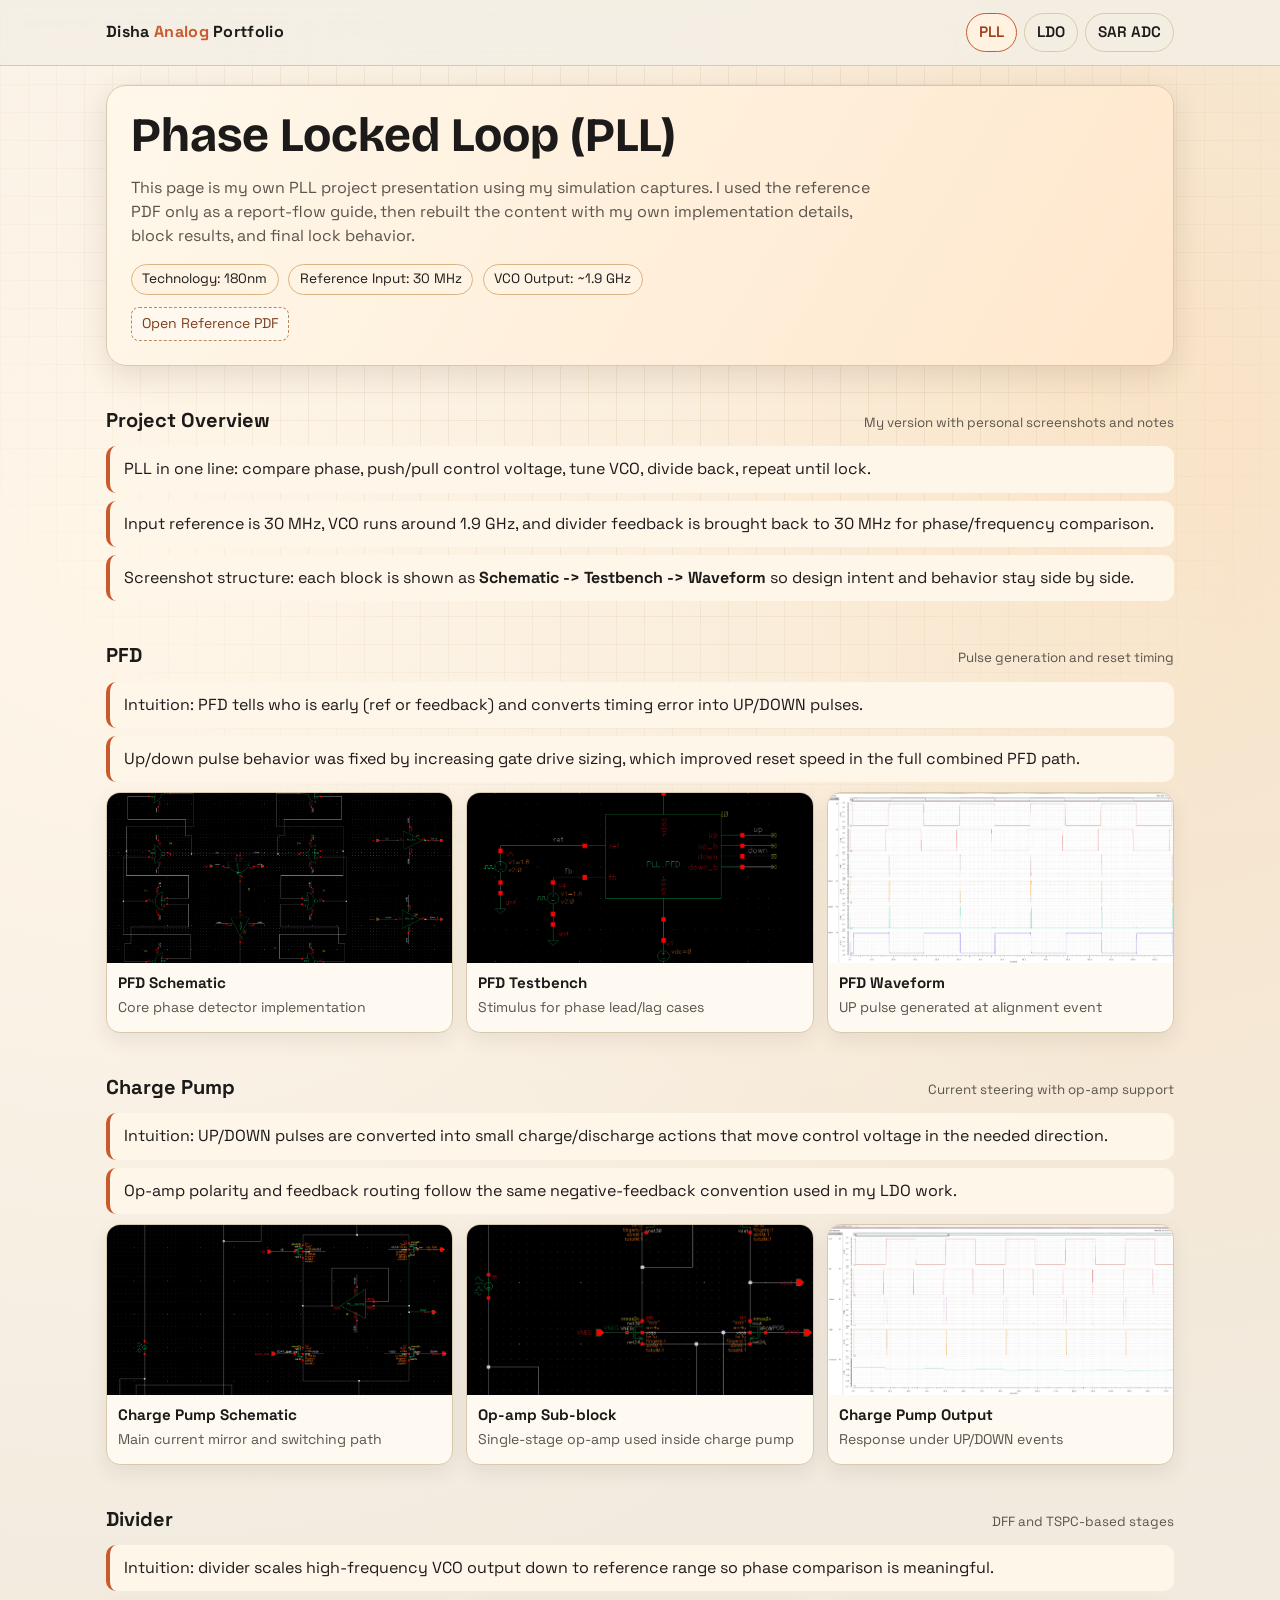
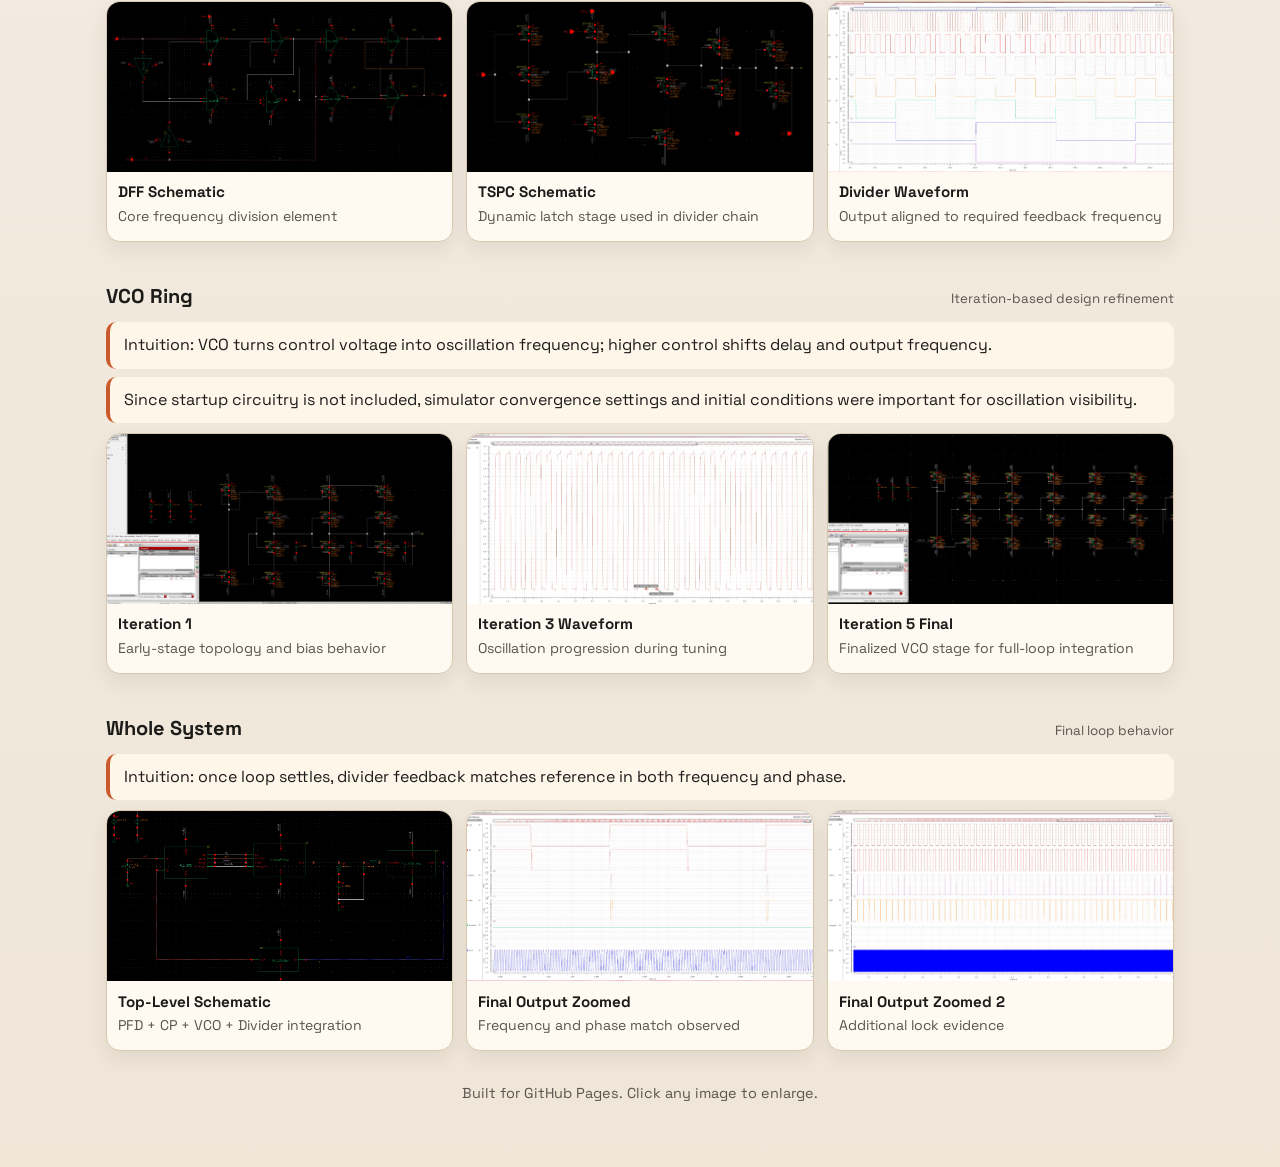
==== index.html @ 67206cca "Initial portfolio site with PLL, LDO, and SAR ADC pages" ====
<!doctype html>
<html lang="en">
  <head>
    <meta charset="UTF-8" />
    <meta name="viewport" content="width=device-width, initial-scale=1.0" />
    <title>Project Portfolio | PLL</title>
    <link rel="preconnect" href="https://fonts.googleapis.com" />
    <link rel="preconnect" href="https://fonts.gstatic.com" crossorigin />
    <link
      href="https://fonts.googleapis.com/css2?family=Bricolage+Grotesque:wght@400;600;700&family=Space+Grotesk:wght@400;500;700&display=swap"
      rel="stylesheet"
    />
    <link rel="stylesheet" href="assets/styles.css" />
  </head>
  <body>
    <div class="bg-grid"></div>
    <header class="site-header">
      <div class="nav-wrap">
        <div class="brand">Disha <span>Analog</span> Portfolio</div>
        <nav>
          <a class="nav-link" href="index.html">PLL</a>
          <a class="nav-link" href="ldo.html">LDO</a>
          <a class="nav-link" href="sar-adc.html">SAR ADC</a>
        </nav>
      </div>
    </header>

    <main>
      <section class="hero">
        <h1>Phase Locked Loop (PLL)</h1>
        <p>
          This page is my own PLL project presentation using my simulation captures.
          I used the reference PDF only as a report-flow guide, then rebuilt the content
          with my own implementation details, block results, and final lock behavior.
        </p>
        <div class="meta">
          <span class="badge">Technology: 180nm</span>
          <span class="badge">Reference Input: 30 MHz</span>
          <span class="badge">VCO Output: ~1.9 GHz</span>
        </div>
        <div class="file-links">
          <a href="PLL/Reference/[PPT] EE230_PLL_Project.pdf" target="_blank">Open Reference PDF</a>
        </div>
      </section>

      <section class="section">
        <div class="section-head">
          <h2>Project Overview</h2>
          <small>My version with personal screenshots and notes</small>
        </div>
        <div class="note">
          PLL in one line: compare phase, push/pull control voltage, tune VCO, divide back, repeat until lock.
        </div>
        <div class="note">
          Input reference is 30 MHz, VCO runs around 1.9 GHz, and divider feedback is brought back to 30 MHz for phase/frequency comparison.
        </div>
        <div class="note">
          Screenshot structure: each block is shown as <strong>Schematic -> Testbench -> Waveform</strong> so design intent and behavior stay side by side.
        </div>
      </section>

      <section class="section">
        <div class="section-head">
          <h2>PFD</h2>
          <small>Pulse generation and reset timing</small>
        </div>
        <div class="note">
          Intuition: PFD tells who is early (ref or feedback) and converts timing error into UP/DOWN pulses.
        </div>
        <div class="note">
          Up/down pulse behavior was fixed by increasing gate drive sizing, which improved reset speed in the full combined PFD path.
        </div>
        <div class="grid">
          <article class="card">
            <img class="zoomable" src="PLL/PFD/PFD schematic.png" alt="PFD schematic" />
            <div class="caption"><strong>PFD Schematic</strong><span>Core phase detector implementation</span></div>
          </article>
          <article class="card">
            <img class="zoomable" src="PLL/PFD/PFD TB.png" alt="PFD testbench" />
            <div class="caption"><strong>PFD Testbench</strong><span>Stimulus for phase lead/lag cases</span></div>
          </article>
          <article class="card">
            <img class="zoomable" src="PLL/PFD/PFD TB_waveform.png" alt="PFD waveform" />
            <div class="caption"><strong>PFD Waveform</strong><span>UP pulse generated at alignment event</span></div>
          </article>
        </div>
      </section>

      <section class="section">
        <div class="section-head">
          <h2>Charge Pump</h2>
          <small>Current steering with op-amp support</small>
        </div>
        <div class="note">
          Intuition: UP/DOWN pulses are converted into small charge/discharge actions that move control voltage in the needed direction.
        </div>
        <div class="note">
          Op-amp polarity and feedback routing follow the same negative-feedback convention used in my LDO work.
        </div>
        <div class="grid">
          <article class="card">
            <img class="zoomable" src="PLL/Charge Pump/charge pump_schematic.png" alt="Charge pump schematic" />
            <div class="caption"><strong>Charge Pump Schematic</strong><span>Main current mirror and switching path</span></div>
          </article>
          <article class="card">
            <img class="zoomable" src="PLL/Charge Pump/charge pump_opamp_schematic.png" alt="Charge pump op amp schematic" />
            <div class="caption"><strong>Op-amp Sub-block</strong><span>Single-stage op-amp used inside charge pump</span></div>
          </article>
          <article class="card">
            <img class="zoomable" src="PLL/Charge Pump/Charge Pump_TB_waveform.png" alt="Charge pump waveform" />
            <div class="caption"><strong>Charge Pump Output</strong><span>Response under UP/DOWN events</span></div>
          </article>
        </div>
      </section>

      <section class="section">
        <div class="section-head">
          <h2>Divider</h2>
          <small>DFF and TSPC-based stages</small>
        </div>
        <div class="note">
          Intuition: divider scales high-frequency VCO output down to reference range so phase comparison is meaningful.
        </div>
        <div class="grid">
          <article class="card">
            <img class="zoomable" src="PLL/Divider/DFF_schematic.png" alt="DFF schematic" />
            <div class="caption"><strong>DFF Schematic</strong><span>Core frequency division element</span></div>
          </article>
          <article class="card">
            <img class="zoomable" src="PLL/Divider/TSPC_schematic.png" alt="TSPC schematic" />
            <div class="caption"><strong>TSPC Schematic</strong><span>Dynamic latch stage used in divider chain</span></div>
          </article>
          <article class="card">
            <img class="zoomable" src="PLL/Divider/Divider_TB_waveform.png" alt="Divider waveform" />
            <div class="caption"><strong>Divider Waveform</strong><span>Output aligned to required feedback frequency</span></div>
          </article>
        </div>
      </section>

      <section class="section">
        <div class="section-head">
          <h2>VCO Ring</h2>
          <small>Iteration-based design refinement</small>
        </div>
        <div class="note">
          Intuition: VCO turns control voltage into oscillation frequency; higher control shifts delay and output frequency.
        </div>
        <div class="note">
          Since startup circuitry is not included, simulator convergence settings and initial conditions were important for oscillation visibility.
        </div>
        <div class="grid">
          <article class="card">
            <img class="zoomable" src="PLL/VCO_ring/it1_schematic.png" alt="VCO iteration 1 schematic" />
            <div class="caption"><strong>Iteration 1</strong><span>Early-stage topology and bias behavior</span></div>
          </article>
          <article class="card">
            <img class="zoomable" src="PLL/VCO_ring/it3_waveform.png" alt="VCO iteration 3 waveform" />
            <div class="caption"><strong>Iteration 3 Waveform</strong><span>Oscillation progression during tuning</span></div>
          </article>
          <article class="card">
            <img class="zoomable" src="PLL/VCO_ring/it5_schematic-final.png" alt="VCO final schematic" />
            <div class="caption"><strong>Iteration 5 Final</strong><span>Finalized VCO stage for full-loop integration</span></div>
          </article>
        </div>
      </section>

      <section class="section">
        <div class="section-head">
          <h2>Whole System</h2>
          <small>Final loop behavior</small>
        </div>
        <div class="note">
          Intuition: once loop settles, divider feedback matches reference in both frequency and phase.
        </div>
        <div class="grid">
          <article class="card">
            <img class="zoomable" src="PLL/Whole System/WholeSystem_schematic.png" alt="Whole PLL system schematic" />
            <div class="caption"><strong>Top-Level Schematic</strong><span>PFD + CP + VCO + Divider integration</span></div>
          </article>
          <article class="card">
            <img class="zoomable" src="PLL/Whole System/final_output_zoomed(freq and phase matched).png" alt="PLL output zoomed frequency and phase matched" />
            <div class="caption"><strong>Final Output Zoomed</strong><span>Frequency and phase match observed</span></div>
          </article>
          <article class="card">
            <img class="zoomable" src="PLL/Whole System/final_output_zoomed2(freq and phase matched).png" alt="PLL output zoomed 2 frequency and phase matched" />
            <div class="caption"><strong>Final Output Zoomed 2</strong><span>Additional lock evidence</span></div>
          </article>
        </div>
      </section>

      <p class="footer">Built for GitHub Pages. Click any image to enlarge.</p>
    </main>

    <div class="modal" id="img-modal">
      <img id="img-modal-content" src="" alt="Expanded project image" />
    </div>

    <script src="assets/script.js"></script>
  </body>
</html>
---- assets/styles.css ----
:root {
  --bg: #f4efe6;
  --bg-soft: #efe6d8;
  --ink: #1c1b1a;
  --muted: #5a544c;
  --brand: #c95a2e;
  --brand-dark: #9f4120;
  --card: #fffaf1;
  --line: #d8c9ae;
  --ok: #245f45;
  --shadow: 0 10px 30px rgba(59, 37, 18, 0.12);
}

* {
  box-sizing: border-box;
}

html,
body {
  margin: 0;
  padding: 0;
}

body {
  font-family: "Space Grotesk", "Segoe UI", sans-serif;
  color: var(--ink);
  background:
    radial-gradient(circle at 10% 20%, #fff6e8 0%, rgba(255, 246, 232, 0) 45%),
    radial-gradient(circle at 85% 15%, #f9e2c4 0%, rgba(249, 226, 196, 0) 42%),
    linear-gradient(180deg, var(--bg) 0%, var(--bg-soft) 100%);
  line-height: 1.5;
}

.bg-grid {
  position: fixed;
  inset: 0;
  pointer-events: none;
  background-image:
    linear-gradient(rgba(156, 120, 72, 0.1) 1px, transparent 1px),
    linear-gradient(90deg, rgba(156, 120, 72, 0.1) 1px, transparent 1px);
  background-size: 28px 28px;
  mask-image: radial-gradient(circle at 50% 20%, black 35%, transparent 80%);
}

.site-header {
  position: sticky;
  top: 0;
  z-index: 10;
  backdrop-filter: blur(8px);
  background: rgba(244, 239, 230, 0.85);
  border-bottom: 1px solid var(--line);
}

.nav-wrap {
  max-width: 1100px;
  margin: 0 auto;
  padding: 0.8rem 1rem;
  display: flex;
  justify-content: space-between;
  align-items: center;
  gap: 1rem;
}

.brand {
  font-weight: 700;
  letter-spacing: 0.02em;
}

.brand span {
  color: var(--brand);
}

nav {
  display: flex;
  gap: 0.45rem;
  flex-wrap: wrap;
}

.nav-link {
  text-decoration: none;
  color: var(--ink);
  font-weight: 600;
  font-size: 0.95rem;
  border: 1px solid var(--line);
  padding: 0.45rem 0.75rem;
  border-radius: 999px;
  transition: all 0.2s ease;
}

.nav-link:hover,
.nav-link.active {
  border-color: var(--brand);
  color: var(--brand-dark);
  background: #fff2e1;
}

main {
  max-width: 1100px;
  margin: 0 auto;
  padding: 1.2rem 1rem 3rem;
}

.hero {
  border: 1px solid var(--line);
  background: linear-gradient(120deg, #fff8eb 0%, #ffe7cc 100%);
  border-radius: 20px;
  padding: 1.5rem;
  box-shadow: var(--shadow);
  animation: rise 0.6s ease forwards;
}

.hero h1 {
  margin: 0;
  font-family: "Bricolage Grotesque", "Space Grotesk", sans-serif;
  font-size: clamp(1.8rem, 4vw, 3rem);
  line-height: 1.05;
}

.hero p {
  max-width: 75ch;
  color: var(--muted);
  margin-bottom: 0;
}

.meta {
  margin-top: 1rem;
  display: flex;
  gap: 0.6rem;
  flex-wrap: wrap;
}

.badge {
  border-radius: 999px;
  border: 1px solid #dcb384;
  padding: 0.25rem 0.65rem;
  font-size: 0.85rem;
  background: #fff3e4;
}

.section {
  margin-top: 1.4rem;
  animation: rise 0.7s ease forwards;
}

.section-head {
  display: flex;
  justify-content: space-between;
  align-items: baseline;
  gap: 1rem;
}

.section h2 {
  margin-bottom: 0.2rem;
  font-size: 1.25rem;
}

.section small {
  color: var(--muted);
}

.grid {
  margin-top: 0.6rem;
  display: grid;
  grid-template-columns: repeat(auto-fit, minmax(250px, 1fr));
  gap: 0.8rem;
}

.card {
  border: 1px solid var(--line);
  border-radius: 14px;
  overflow: hidden;
  background: var(--card);
  box-shadow: 0 8px 20px rgba(56, 41, 27, 0.08);
}

.card img {
  display: block;
  width: 100%;
  height: 170px;
  object-fit: cover;
  cursor: zoom-in;
}

.card .caption {
  padding: 0.6rem 0.7rem 0.8rem;
}

.card .caption strong {
  display: block;
  font-size: 0.95rem;
}

.card .caption span {
  color: var(--muted);
  font-size: 0.88rem;
}

.note {
  border-left: 4px solid var(--brand);
  background: #fff6ea;
  padding: 0.7rem 0.85rem;
  border-radius: 10px;
  margin: 0.5rem 0;
}

.file-links {
  display: flex;
  flex-wrap: wrap;
  gap: 0.6rem;
  margin-top: 0.75rem;
}

.file-links a {
  text-decoration: none;
  border: 1px dashed #bb8a5a;
  color: #7f3f1f;
  background: #fff8ee;
  border-radius: 8px;
  padding: 0.35rem 0.6rem;
  font-size: 0.88rem;
}

.footer {
  margin-top: 2rem;
  text-align: center;
  color: var(--muted);
  font-size: 0.9rem;
}

.modal {
  position: fixed;
  inset: 0;
  background: rgba(15, 10, 6, 0.82);
  display: none;
  align-items: center;
  justify-content: center;
  padding: 1rem;
  z-index: 50;
}

.modal.open {
  display: flex;
}

.modal img {
  max-width: 96vw;
  max-height: 90vh;
  border-radius: 8px;
  border: 2px solid #f4dbc0;
}

@keyframes rise {
  from {
    opacity: 0;
    transform: translateY(10px);
  }
  to {
    opacity: 1;
    transform: translateY(0);
  }
}

@media (max-width: 700px) {
  .nav-wrap {
    flex-direction: column;
    align-items: flex-start;
  }

  .card img {
    height: 200px;
  }
}
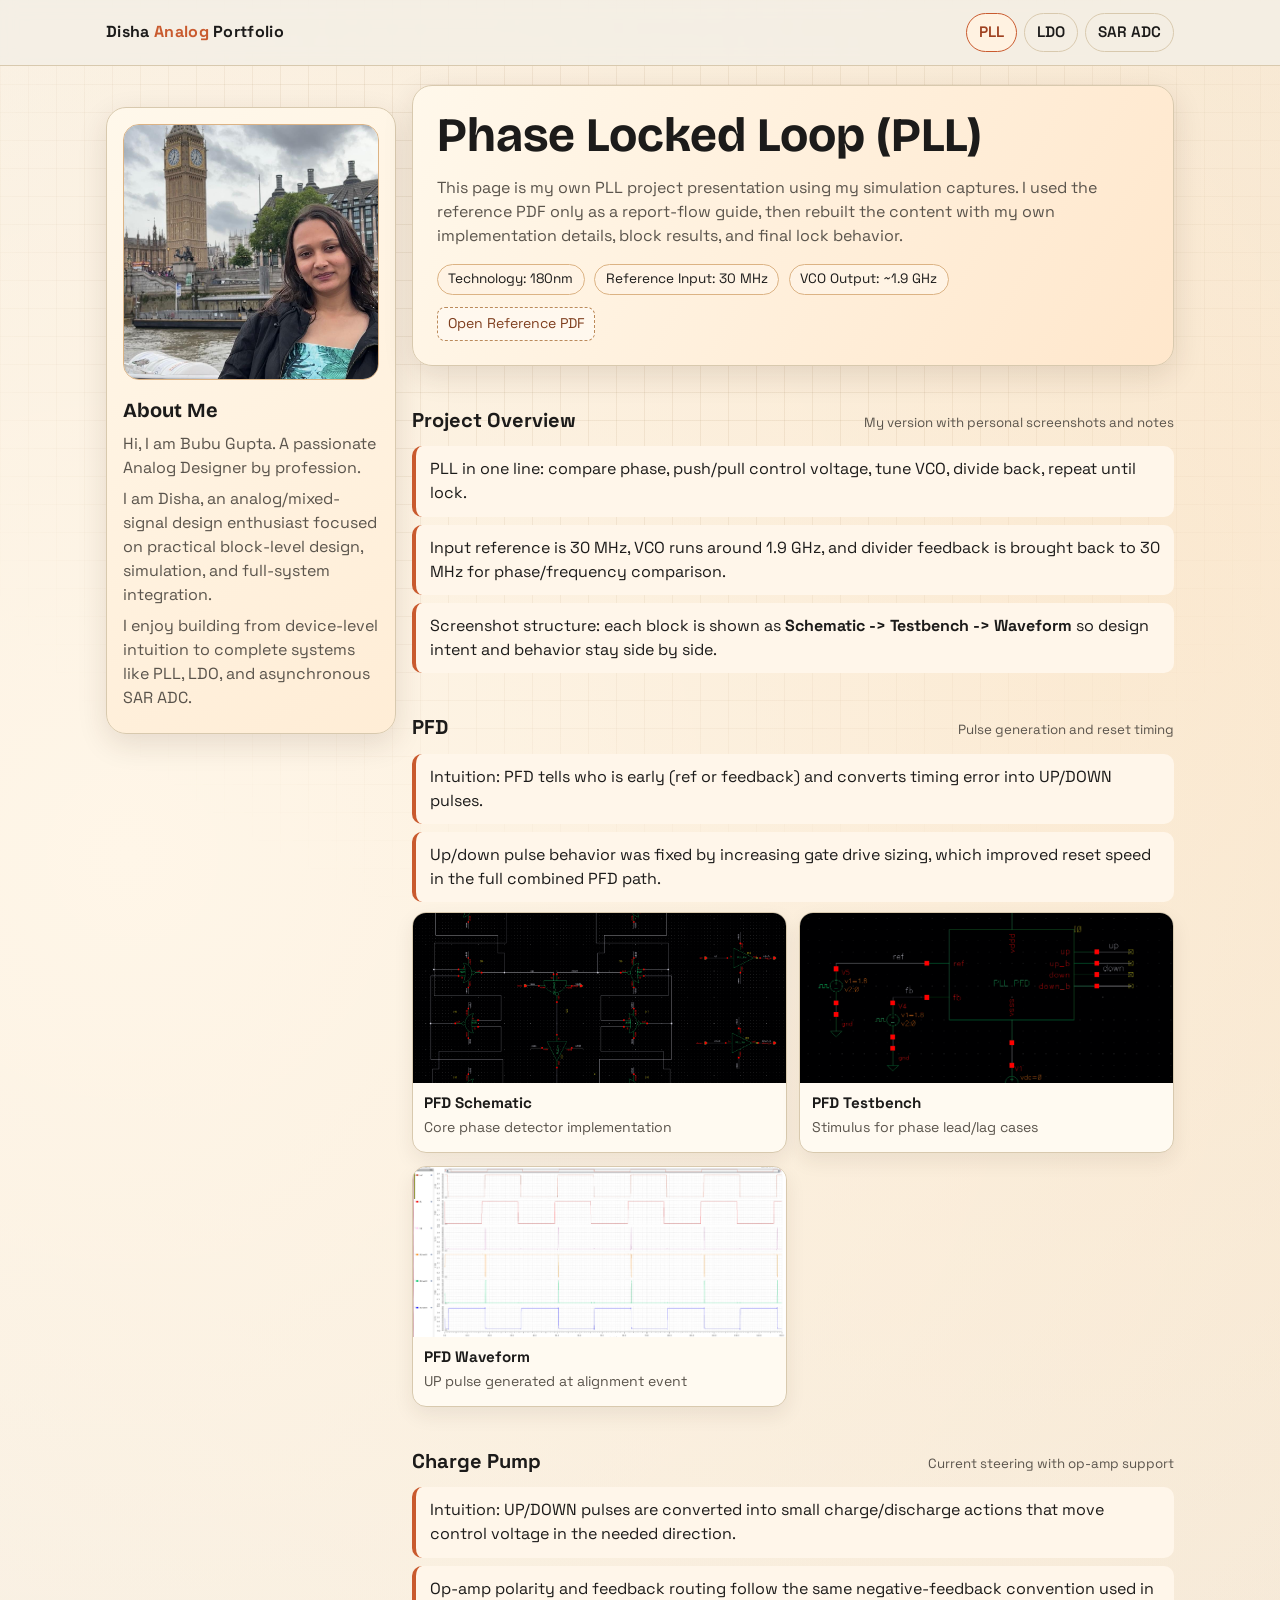
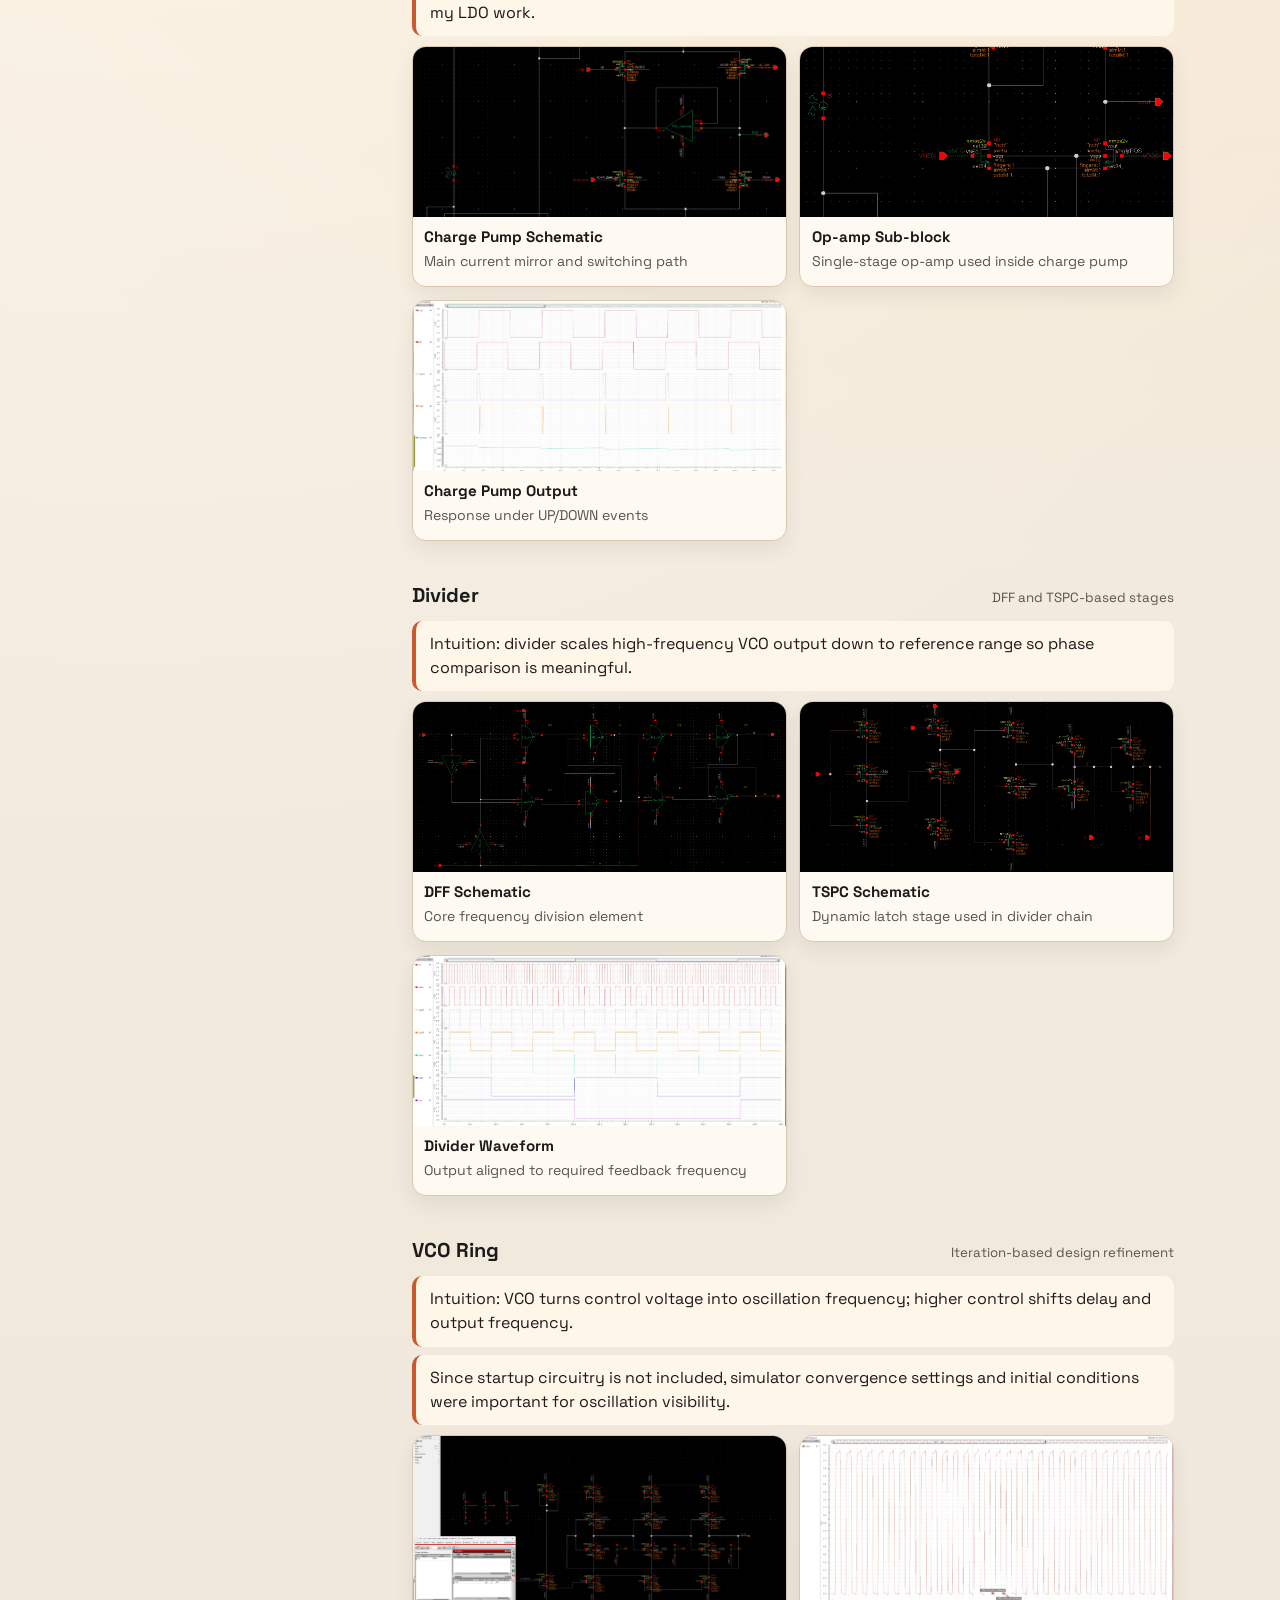
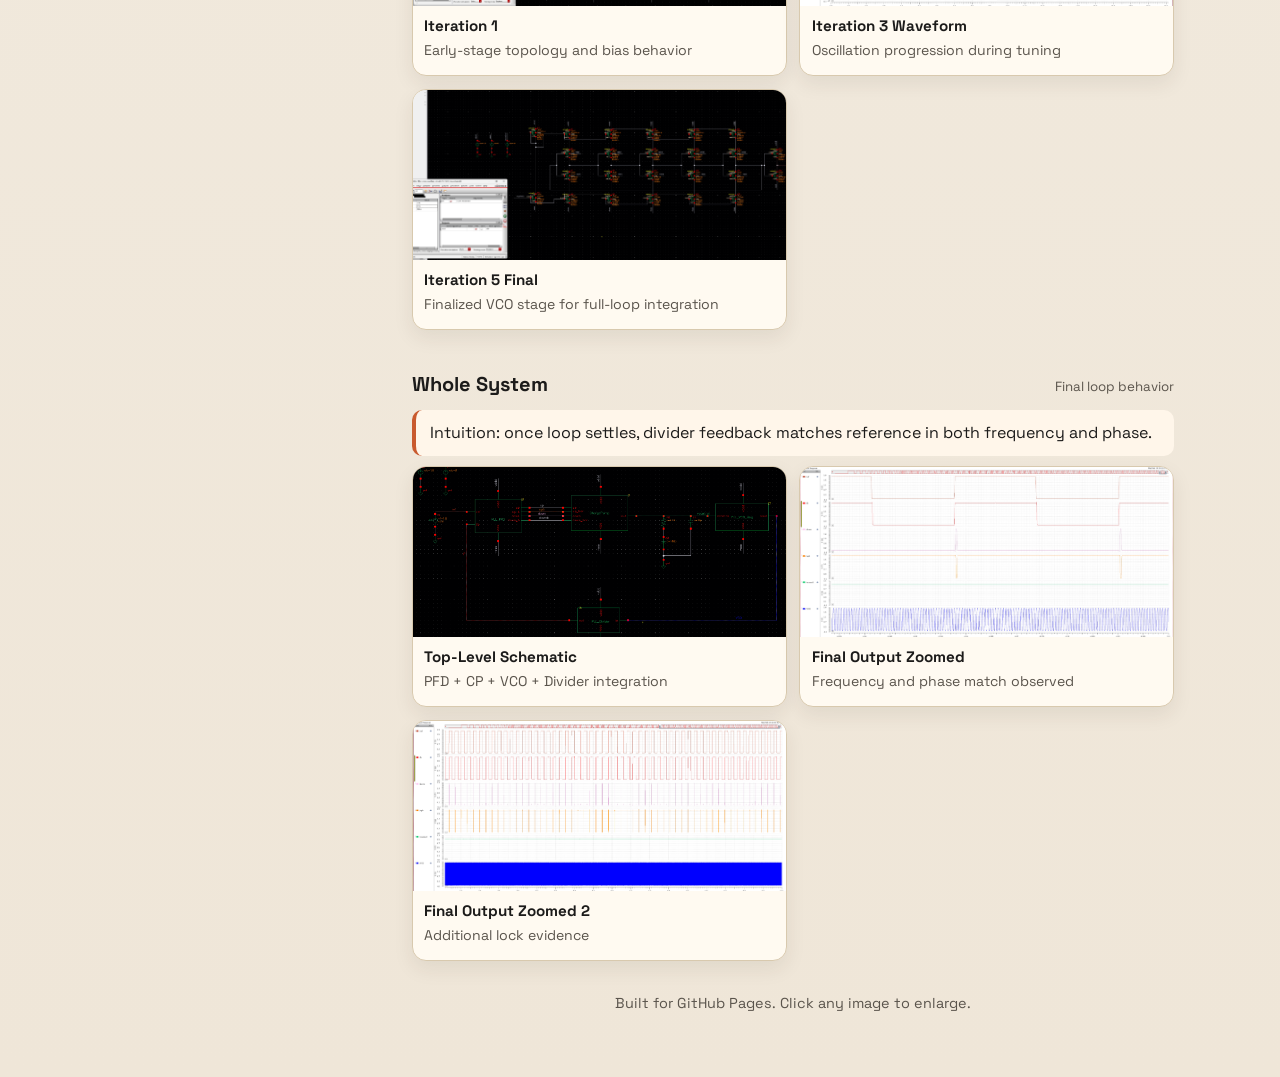
==== commit 14c5d14b: "Update portfolio layout, profile section, and project naming" ====
--- a/index.html
+++ b/index.html
@@ -26,6 +26,26 @@
     </header>
 
     <main>
+      <div class="front-layout">
+        <aside class="profile-panel section">
+          <div class="profile-card-main">
+            <img class="profile-photo" src="assets/disha_pic.jpeg" alt="Bubu Gupta profile photo" />
+            <h2>About Me</h2>
+            <p>
+              Hi, I am Bubu Gupta. A passionate Analog Designer by profession.
+            </p>
+            <p>
+              I am Disha, an analog/mixed-signal design enthusiast focused on practical
+              block-level design, simulation, and full-system integration.
+            </p>
+            <p>
+              I enjoy building from device-level intuition to complete systems like PLL,
+              LDO, and asynchronous SAR ADC.
+            </p>
+          </div>
+        </aside>
+
+        <div class="front-content">
       <section class="hero">
         <h1>Phase Locked Loop (PLL)</h1>
         <p>
@@ -189,6 +209,8 @@
       </section>
 
       <p class="footer">Built for GitHub Pages. Click any image to enlarge.</p>
+        </div>
+      </div>
     </main>
 
     <div class="modal" id="img-modal">
--- a/assets/styles.css
+++ b/assets/styles.css
@@ -100,6 +100,50 @@
   padding: 1.2rem 1rem 3rem;
 }
 
+.front-layout {
+  display: grid;
+  grid-template-columns: 290px minmax(0, 1fr);
+  gap: 1rem;
+  align-items: start;
+}
+
+.front-content {
+  min-width: 0;
+}
+
+.profile-panel {
+  position: sticky;
+  top: 80px;
+  margin-top: 0;
+}
+
+.profile-card-main {
+  border: 1px solid var(--line);
+  border-radius: 20px;
+  padding: 1rem;
+  background: linear-gradient(150deg, #fff8eb 0%, #ffedd6 100%);
+  box-shadow: var(--shadow);
+}
+
+.profile-photo {
+  width: 100%;
+  aspect-ratio: 1 / 1;
+  object-fit: cover;
+  border-radius: 16px;
+  border: 1px solid #dcb384;
+  display: block;
+}
+
+.profile-card-main h2 {
+  margin: 0.9rem 0 0.4rem;
+  font-family: "Bricolage Grotesque", "Space Grotesk", sans-serif;
+}
+
+.profile-card-main p {
+  margin: 0.45rem 0;
+  color: var(--muted);
+}
+
 .hero {
   border: 1px solid var(--line);
   background: linear-gradient(120deg, #fff8eb 0%, #ffe7cc 100%);
@@ -270,3 +314,17 @@
     height: 200px;
   }
 }
+
+@media (max-width: 960px) {
+  .front-layout {
+    grid-template-columns: 1fr;
+  }
+
+  .profile-panel {
+    position: static;
+  }
+
+  .profile-photo {
+    max-height: 320px;
+  }
+}
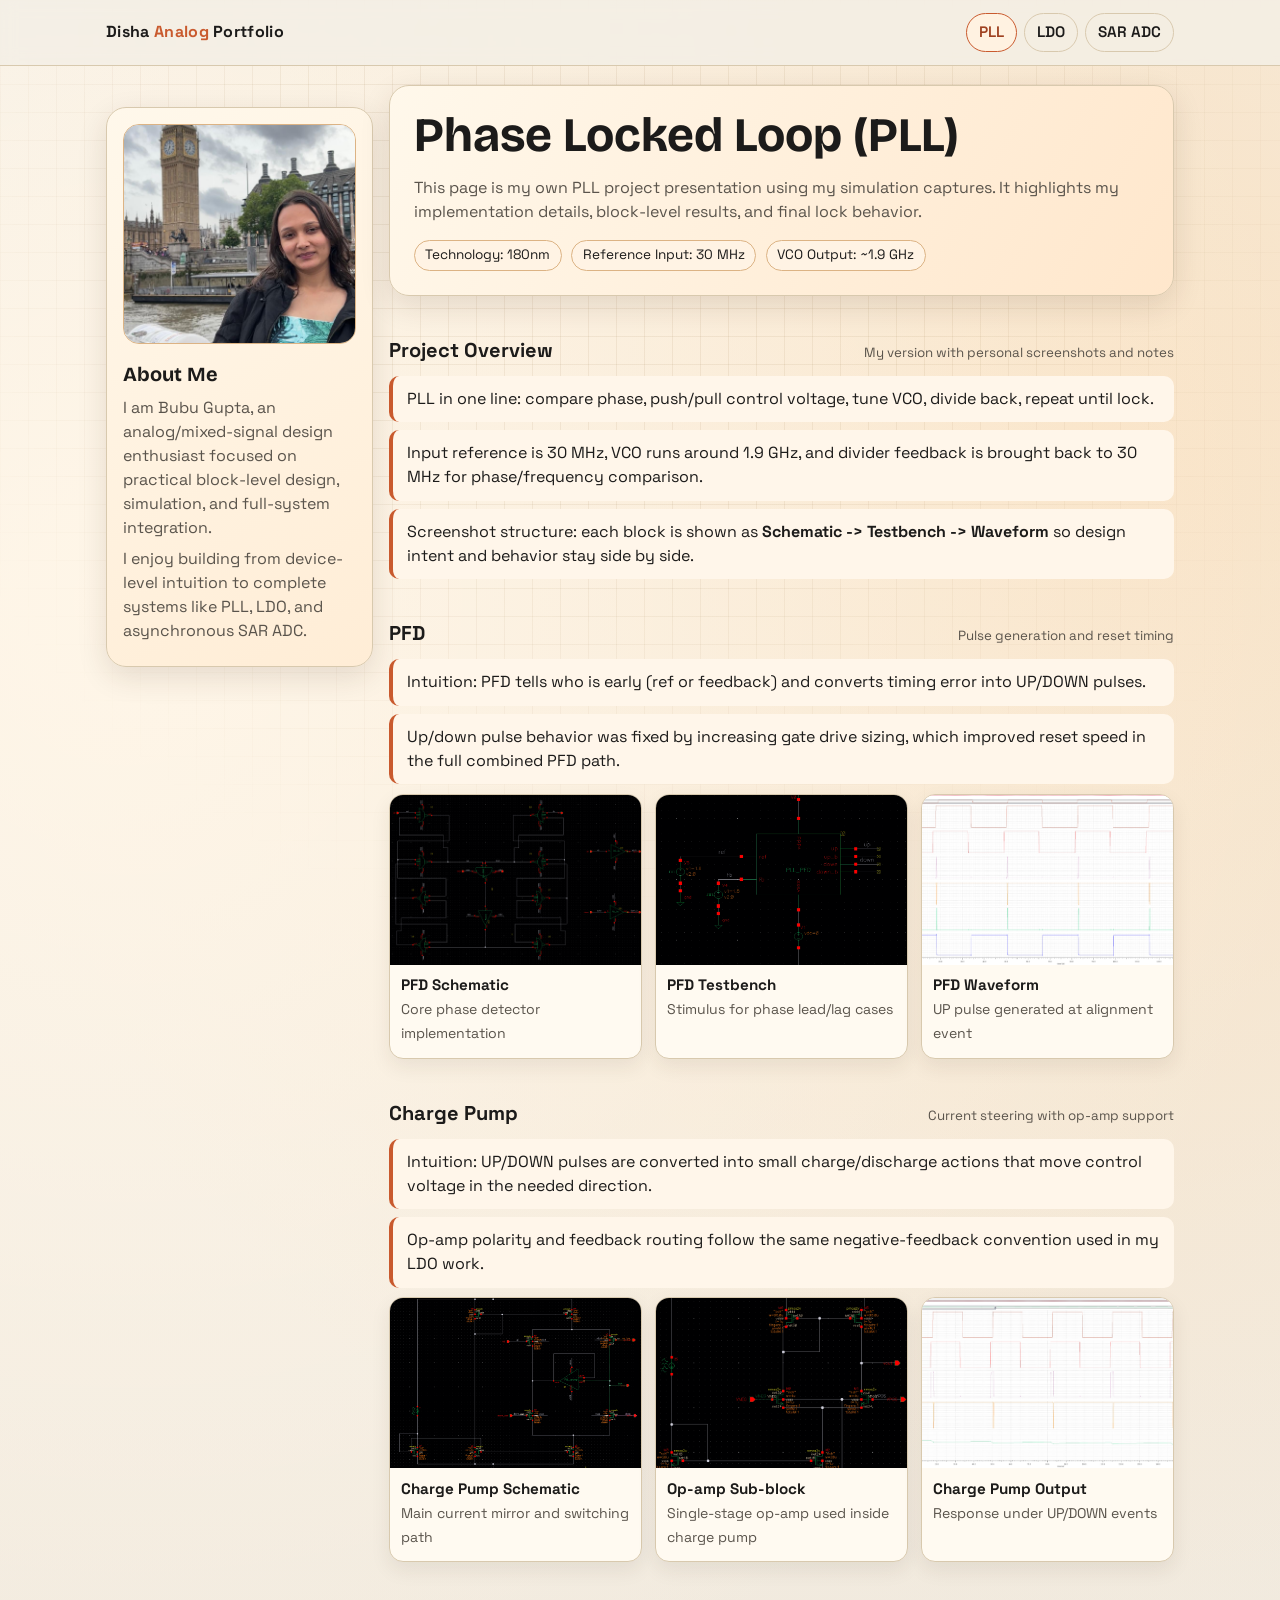
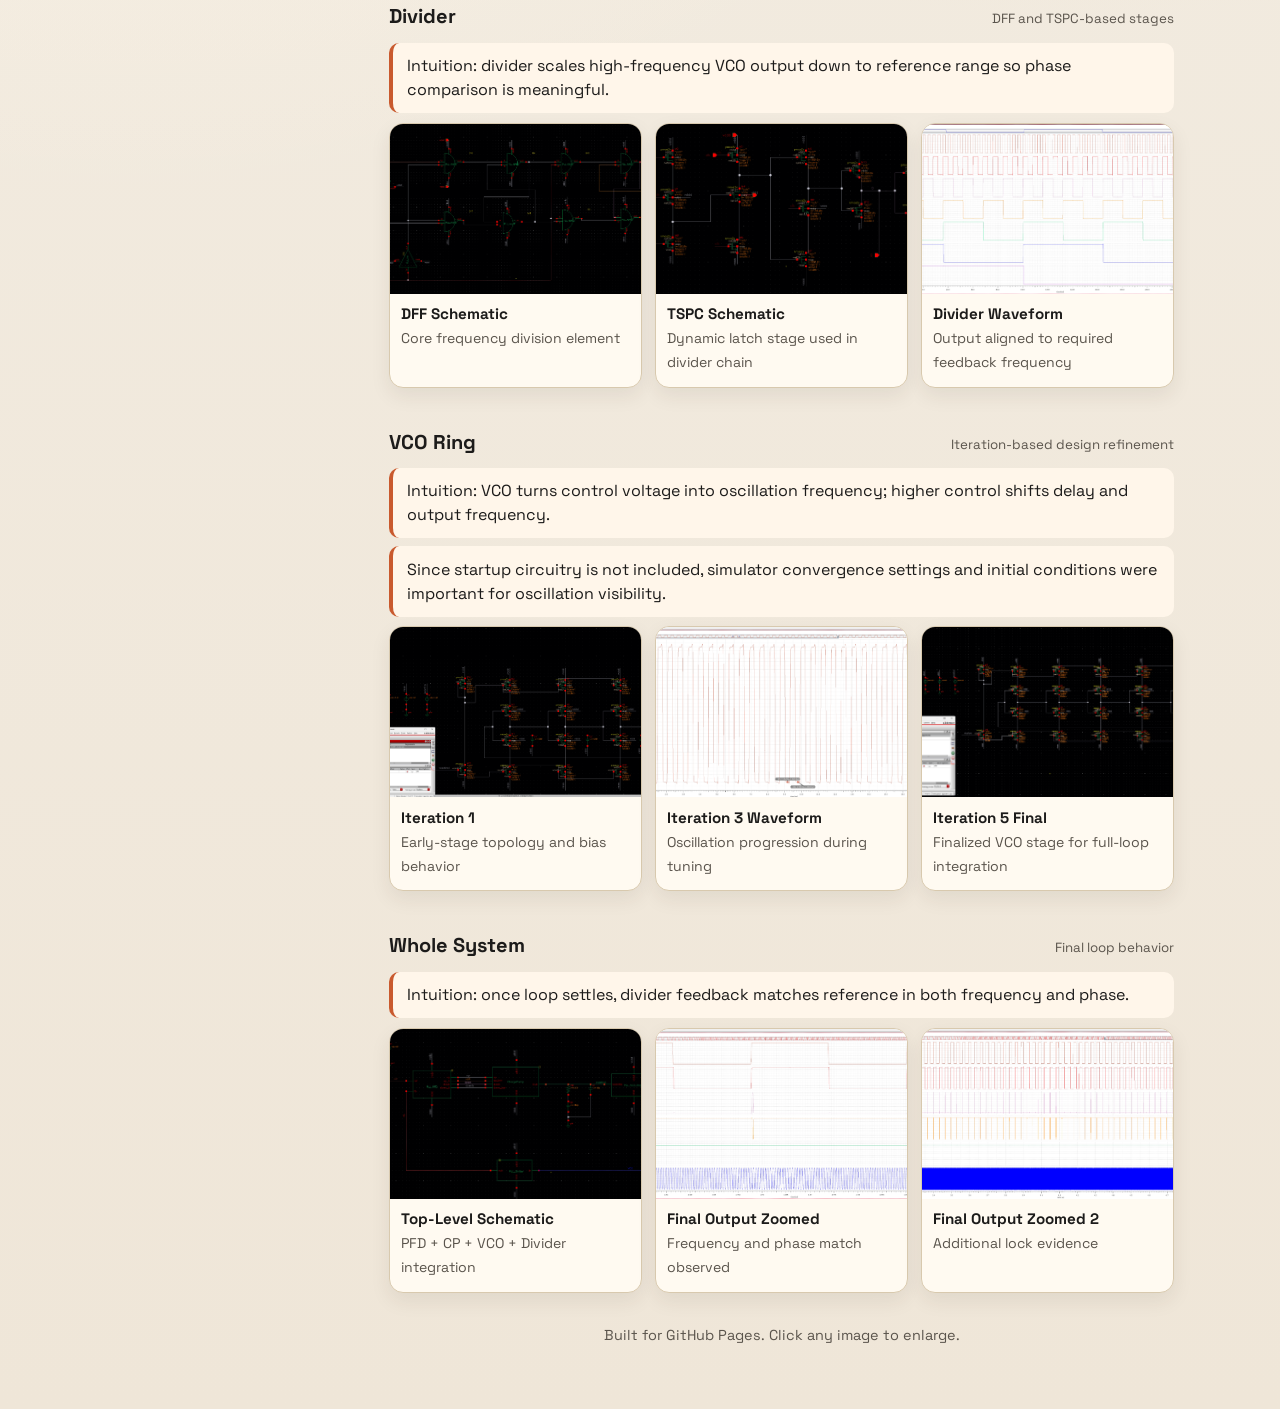
==== commit 523adf50: "Refine homepage layout and remove reference PDFs" ====
--- a/index.html
+++ b/index.html
@@ -32,10 +32,7 @@
             <img class="profile-photo" src="assets/disha_pic.jpeg" alt="Bubu Gupta profile photo" />
             <h2>About Me</h2>
             <p>
-              Hi, I am Bubu Gupta. A passionate Analog Designer by profession.
-            </p>
-            <p>
-              I am Disha, an analog/mixed-signal design enthusiast focused on practical
+              I am Bubu Gupta, an analog/mixed-signal design enthusiast focused on practical
               block-level design, simulation, and full-system integration.
             </p>
             <p>
@@ -50,17 +47,13 @@
         <h1>Phase Locked Loop (PLL)</h1>
         <p>
           This page is my own PLL project presentation using my simulation captures.
-          I used the reference PDF only as a report-flow guide, then rebuilt the content
-          with my own implementation details, block results, and final lock behavior.
+          It highlights my implementation details, block-level results, and final lock behavior.
         </p>
         <div class="meta">
           <span class="badge">Technology: 180nm</span>
           <span class="badge">Reference Input: 30 MHz</span>
           <span class="badge">VCO Output: ~1.9 GHz</span>
         </div>
-        <div class="file-links">
-          <a href="PLL/Reference/[PPT] EE230_PLL_Project.pdf" target="_blank">Open Reference PDF</a>
-        </div>
       </section>
 
       <section class="section">
--- a/assets/styles.css
+++ b/assets/styles.css
@@ -102,7 +102,7 @@
 
 .front-layout {
   display: grid;
-  grid-template-columns: 290px minmax(0, 1fr);
+  grid-template-columns: minmax(220px, 25%) minmax(0, 75%);
   gap: 1rem;
   align-items: start;
 }
@@ -127,7 +127,7 @@
 
 .profile-photo {
   width: 100%;
-  aspect-ratio: 1 / 1;
+  height: clamp(150px, 20vw, 220px);
   object-fit: cover;
   border-radius: 16px;
   border: 1px solid #dcb384;
@@ -325,6 +325,6 @@
   }
 
   .profile-photo {
-    max-height: 320px;
-  }
-}
+    max-height: 220px;
+  }
+}
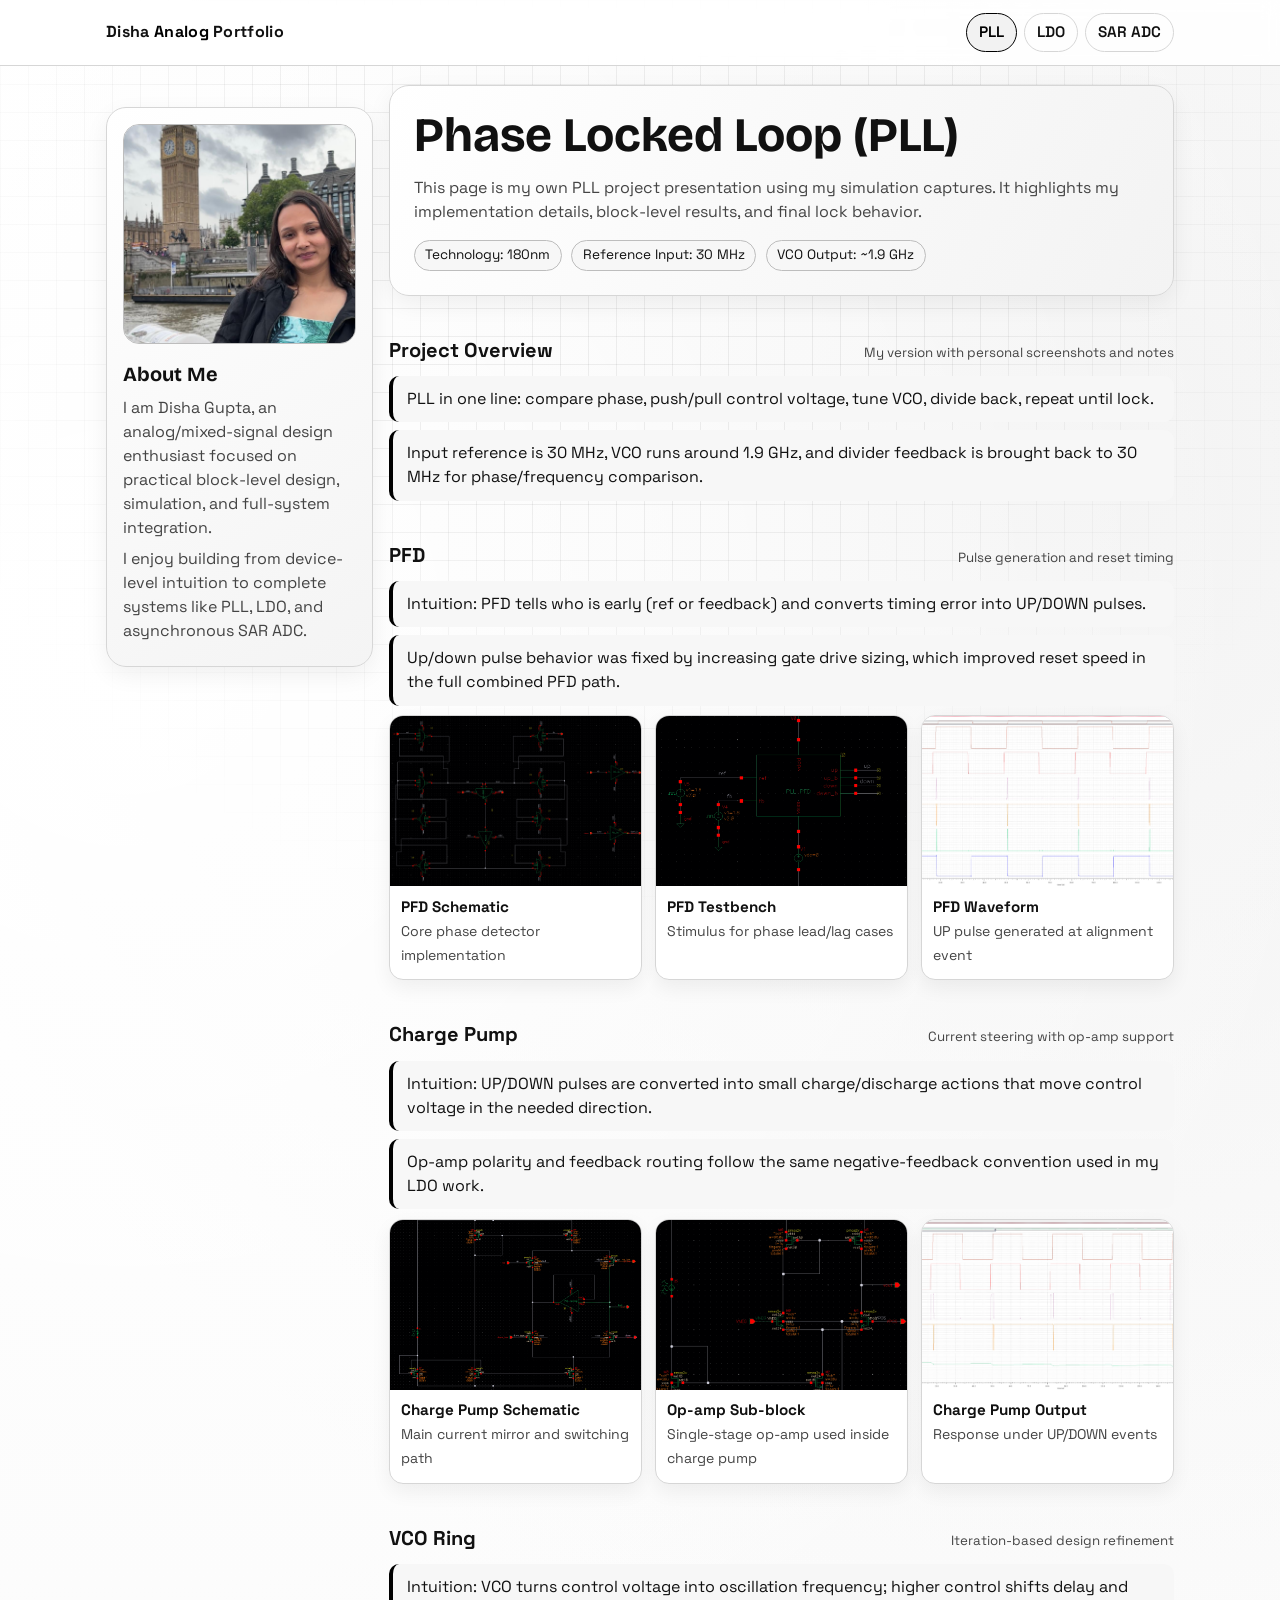
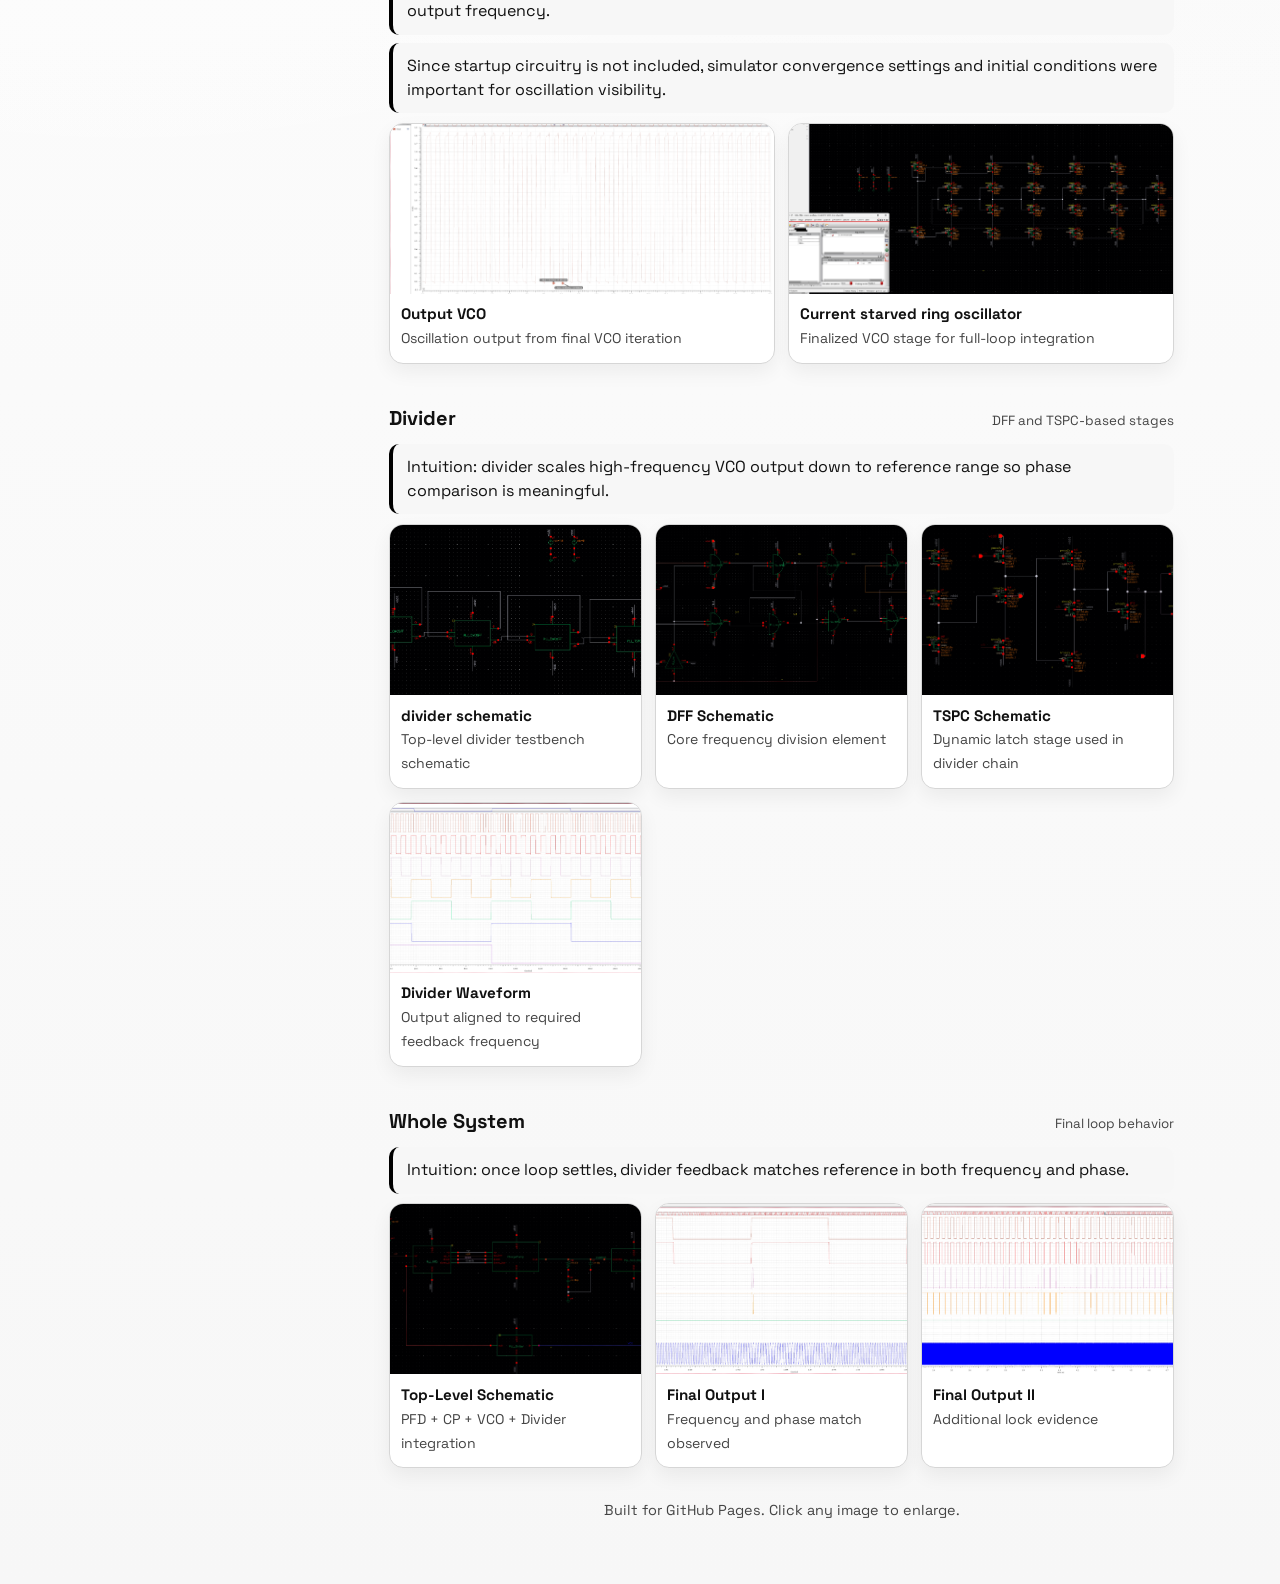
==== commit d370931b: "Update PLL/LDO/SAR pages and switch to white-black theme" ====
--- a/index.html
+++ b/index.html
@@ -29,10 +29,10 @@
       <div class="front-layout">
         <aside class="profile-panel section">
           <div class="profile-card-main">
-            <img class="profile-photo" src="assets/disha_pic.jpeg" alt="Bubu Gupta profile photo" />
+            <img class="profile-photo" src="assets/disha_pic.jpeg" alt="Disha Gupta profile photo" />
             <h2>About Me</h2>
             <p>
-              I am Bubu Gupta, an analog/mixed-signal design enthusiast focused on practical
+              I am Disha Gupta, an analog/mixed-signal design enthusiast focused on practical
               block-level design, simulation, and full-system integration.
             </p>
             <p>
@@ -67,9 +67,6 @@
         <div class="note">
           Input reference is 30 MHz, VCO runs around 1.9 GHz, and divider feedback is brought back to 30 MHz for phase/frequency comparison.
         </div>
-        <div class="note">
-          Screenshot structure: each block is shown as <strong>Schematic -> Testbench -> Waveform</strong> so design intent and behavior stay side by side.
-        </div>
       </section>
 
       <section class="section">
@@ -128,6 +125,29 @@
 
       <section class="section">
         <div class="section-head">
+          <h2>VCO Ring</h2>
+          <small>Iteration-based design refinement</small>
+        </div>
+        <div class="note">
+          Intuition: VCO turns control voltage into oscillation frequency; higher control shifts delay and output frequency.
+        </div>
+        <div class="note">
+          Since startup circuitry is not included, simulator convergence settings and initial conditions were important for oscillation visibility.
+        </div>
+        <div class="grid">
+          <article class="card">
+            <img class="zoomable" src="PLL/VCO_ring/it5_waveform.png" alt="VCO output waveform" />
+            <div class="caption"><strong>Output VCO</strong><span>Oscillation output from final VCO iteration</span></div>
+          </article>
+          <article class="card">
+            <img class="zoomable" src="PLL/VCO_ring/it5_schematic-final.png" alt="VCO final schematic" />
+            <div class="caption"><strong>Current starved ring oscillator</strong><span>Finalized VCO stage for full-loop integration</span></div>
+          </article>
+        </div>
+      </section>
+
+      <section class="section">
+        <div class="section-head">
           <h2>Divider</h2>
           <small>DFF and TSPC-based stages</small>
         </div>
@@ -136,6 +156,10 @@
         </div>
         <div class="grid">
           <article class="card">
+            <img class="zoomable" src="PLL/Divider/Divider_TB.png" alt="Divider schematic" />
+            <div class="caption"><strong>divider schematic</strong><span>Top-level divider testbench schematic</span></div>
+          </article>
+          <article class="card">
             <img class="zoomable" src="PLL/Divider/DFF_schematic.png" alt="DFF schematic" />
             <div class="caption"><strong>DFF Schematic</strong><span>Core frequency division element</span></div>
           </article>
@@ -152,33 +176,6 @@
 
       <section class="section">
         <div class="section-head">
-          <h2>VCO Ring</h2>
-          <small>Iteration-based design refinement</small>
-        </div>
-        <div class="note">
-          Intuition: VCO turns control voltage into oscillation frequency; higher control shifts delay and output frequency.
-        </div>
-        <div class="note">
-          Since startup circuitry is not included, simulator convergence settings and initial conditions were important for oscillation visibility.
-        </div>
-        <div class="grid">
-          <article class="card">
-            <img class="zoomable" src="PLL/VCO_ring/it1_schematic.png" alt="VCO iteration 1 schematic" />
-            <div class="caption"><strong>Iteration 1</strong><span>Early-stage topology and bias behavior</span></div>
-          </article>
-          <article class="card">
-            <img class="zoomable" src="PLL/VCO_ring/it3_waveform.png" alt="VCO iteration 3 waveform" />
-            <div class="caption"><strong>Iteration 3 Waveform</strong><span>Oscillation progression during tuning</span></div>
-          </article>
-          <article class="card">
-            <img class="zoomable" src="PLL/VCO_ring/it5_schematic-final.png" alt="VCO final schematic" />
-            <div class="caption"><strong>Iteration 5 Final</strong><span>Finalized VCO stage for full-loop integration</span></div>
-          </article>
-        </div>
-      </section>
-
-      <section class="section">
-        <div class="section-head">
           <h2>Whole System</h2>
           <small>Final loop behavior</small>
         </div>
@@ -192,11 +189,11 @@
           </article>
           <article class="card">
             <img class="zoomable" src="PLL/Whole System/final_output_zoomed(freq and phase matched).png" alt="PLL output zoomed frequency and phase matched" />
-            <div class="caption"><strong>Final Output Zoomed</strong><span>Frequency and phase match observed</span></div>
+            <div class="caption"><strong>Final Output I</strong><span>Frequency and phase match observed</span></div>
           </article>
           <article class="card">
             <img class="zoomable" src="PLL/Whole System/final_output_zoomed2(freq and phase matched).png" alt="PLL output zoomed 2 frequency and phase matched" />
-            <div class="caption"><strong>Final Output Zoomed 2</strong><span>Additional lock evidence</span></div>
+            <div class="caption"><strong>Final Output II</strong><span>Additional lock evidence</span></div>
           </article>
         </div>
       </section>
--- a/assets/styles.css
+++ b/assets/styles.css
@@ -1,14 +1,14 @@
 :root {
-  --bg: #f4efe6;
-  --bg-soft: #efe6d8;
-  --ink: #1c1b1a;
-  --muted: #5a544c;
-  --brand: #c95a2e;
-  --brand-dark: #9f4120;
-  --card: #fffaf1;
-  --line: #d8c9ae;
-  --ok: #245f45;
-  --shadow: 0 10px 30px rgba(59, 37, 18, 0.12);
+  --bg: #ffffff;
+  --bg-soft: #f7f7f7;
+  --ink: #111111;
+  --muted: #444444;
+  --brand: #000000;
+  --brand-dark: #000000;
+  --card: #ffffff;
+  --line: #d6d6d6;
+  --ok: #111111;
+  --shadow: 0 8px 24px rgba(0, 0, 0, 0.06);
 }
 
 * {
@@ -25,8 +25,8 @@
   font-family: "Space Grotesk", "Segoe UI", sans-serif;
   color: var(--ink);
   background:
-    radial-gradient(circle at 10% 20%, #fff6e8 0%, rgba(255, 246, 232, 0) 45%),
-    radial-gradient(circle at 85% 15%, #f9e2c4 0%, rgba(249, 226, 196, 0) 42%),
+    radial-gradient(circle at 10% 20%, #ffffff 0%, rgba(255, 255, 255, 0) 45%),
+    radial-gradient(circle at 85% 15%, #f2f2f2 0%, rgba(242, 242, 242, 0) 42%),
     linear-gradient(180deg, var(--bg) 0%, var(--bg-soft) 100%);
   line-height: 1.5;
 }
@@ -36,8 +36,8 @@
   inset: 0;
   pointer-events: none;
   background-image:
-    linear-gradient(rgba(156, 120, 72, 0.1) 1px, transparent 1px),
-    linear-gradient(90deg, rgba(156, 120, 72, 0.1) 1px, transparent 1px);
+    linear-gradient(rgba(0, 0, 0, 0.06) 1px, transparent 1px),
+    linear-gradient(90deg, rgba(0, 0, 0, 0.06) 1px, transparent 1px);
   background-size: 28px 28px;
   mask-image: radial-gradient(circle at 50% 20%, black 35%, transparent 80%);
 }
@@ -47,7 +47,7 @@
   top: 0;
   z-index: 10;
   backdrop-filter: blur(8px);
-  background: rgba(244, 239, 230, 0.85);
+  background: rgba(255, 255, 255, 0.88);
   border-bottom: 1px solid var(--line);
 }
 
@@ -91,7 +91,7 @@
 .nav-link.active {
   border-color: var(--brand);
   color: var(--brand-dark);
-  background: #fff2e1;
+  background: #f2f2f2;
 }
 
 main {
@@ -121,7 +121,7 @@
   border: 1px solid var(--line);
   border-radius: 20px;
   padding: 1rem;
-  background: linear-gradient(150deg, #fff8eb 0%, #ffedd6 100%);
+  background: linear-gradient(150deg, #ffffff 0%, #f4f4f4 100%);
   box-shadow: var(--shadow);
 }
 
@@ -130,7 +130,7 @@
   height: clamp(150px, 20vw, 220px);
   object-fit: cover;
   border-radius: 16px;
-  border: 1px solid #dcb384;
+  border: 1px solid #bdbdbd;
   display: block;
 }
 
@@ -146,7 +146,7 @@
 
 .hero {
   border: 1px solid var(--line);
-  background: linear-gradient(120deg, #fff8eb 0%, #ffe7cc 100%);
+  background: linear-gradient(120deg, #ffffff 0%, #f3f3f3 100%);
   border-radius: 20px;
   padding: 1.5rem;
   box-shadow: var(--shadow);
@@ -175,10 +175,10 @@
 
 .badge {
   border-radius: 999px;
-  border: 1px solid #dcb384;
+  border: 1px solid #bdbdbd;
   padding: 0.25rem 0.65rem;
   font-size: 0.85rem;
-  background: #fff3e4;
+  background: #f7f7f7;
 }
 
 .section {
@@ -214,7 +214,7 @@
   border-radius: 14px;
   overflow: hidden;
   background: var(--card);
-  box-shadow: 0 8px 20px rgba(56, 41, 27, 0.08);
+  box-shadow: 0 8px 20px rgba(0, 0, 0, 0.06);
 }
 
 .card img {
@@ -241,7 +241,7 @@
 
 .note {
   border-left: 4px solid var(--brand);
-  background: #fff6ea;
+  background: #f7f7f7;
   padding: 0.7rem 0.85rem;
   border-radius: 10px;
   margin: 0.5rem 0;
@@ -256,9 +256,9 @@
 
 .file-links a {
   text-decoration: none;
-  border: 1px dashed #bb8a5a;
-  color: #7f3f1f;
-  background: #fff8ee;
+  border: 1px dashed #8d8d8d;
+  color: #111111;
+  background: #ffffff;
   border-radius: 8px;
   padding: 0.35rem 0.6rem;
   font-size: 0.88rem;
@@ -274,7 +274,7 @@
 .modal {
   position: fixed;
   inset: 0;
-  background: rgba(15, 10, 6, 0.82);
+  background: rgba(0, 0, 0, 0.82);
   display: none;
   align-items: center;
   justify-content: center;
@@ -290,7 +290,7 @@
   max-width: 96vw;
   max-height: 90vh;
   border-radius: 8px;
-  border: 2px solid #f4dbc0;
+  border: 2px solid #cfcfcf;
 }
 
 @keyframes rise {
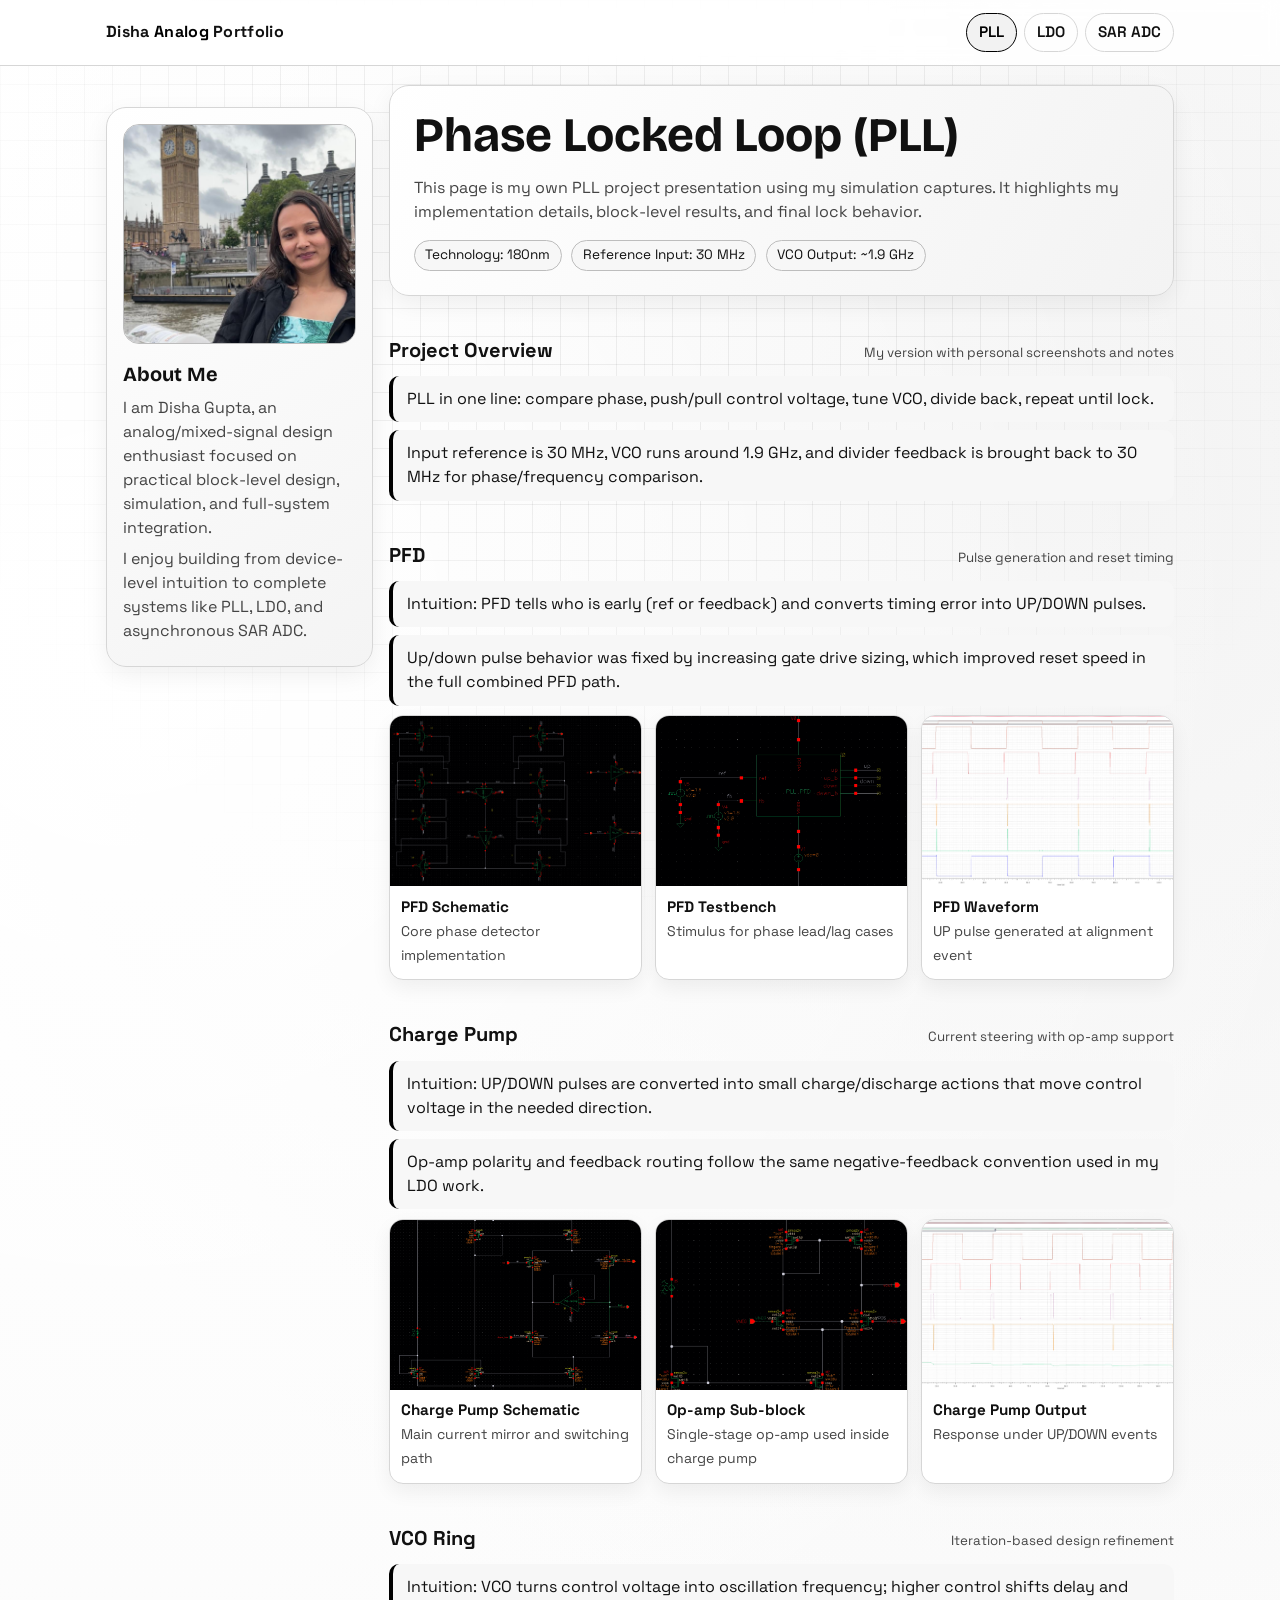
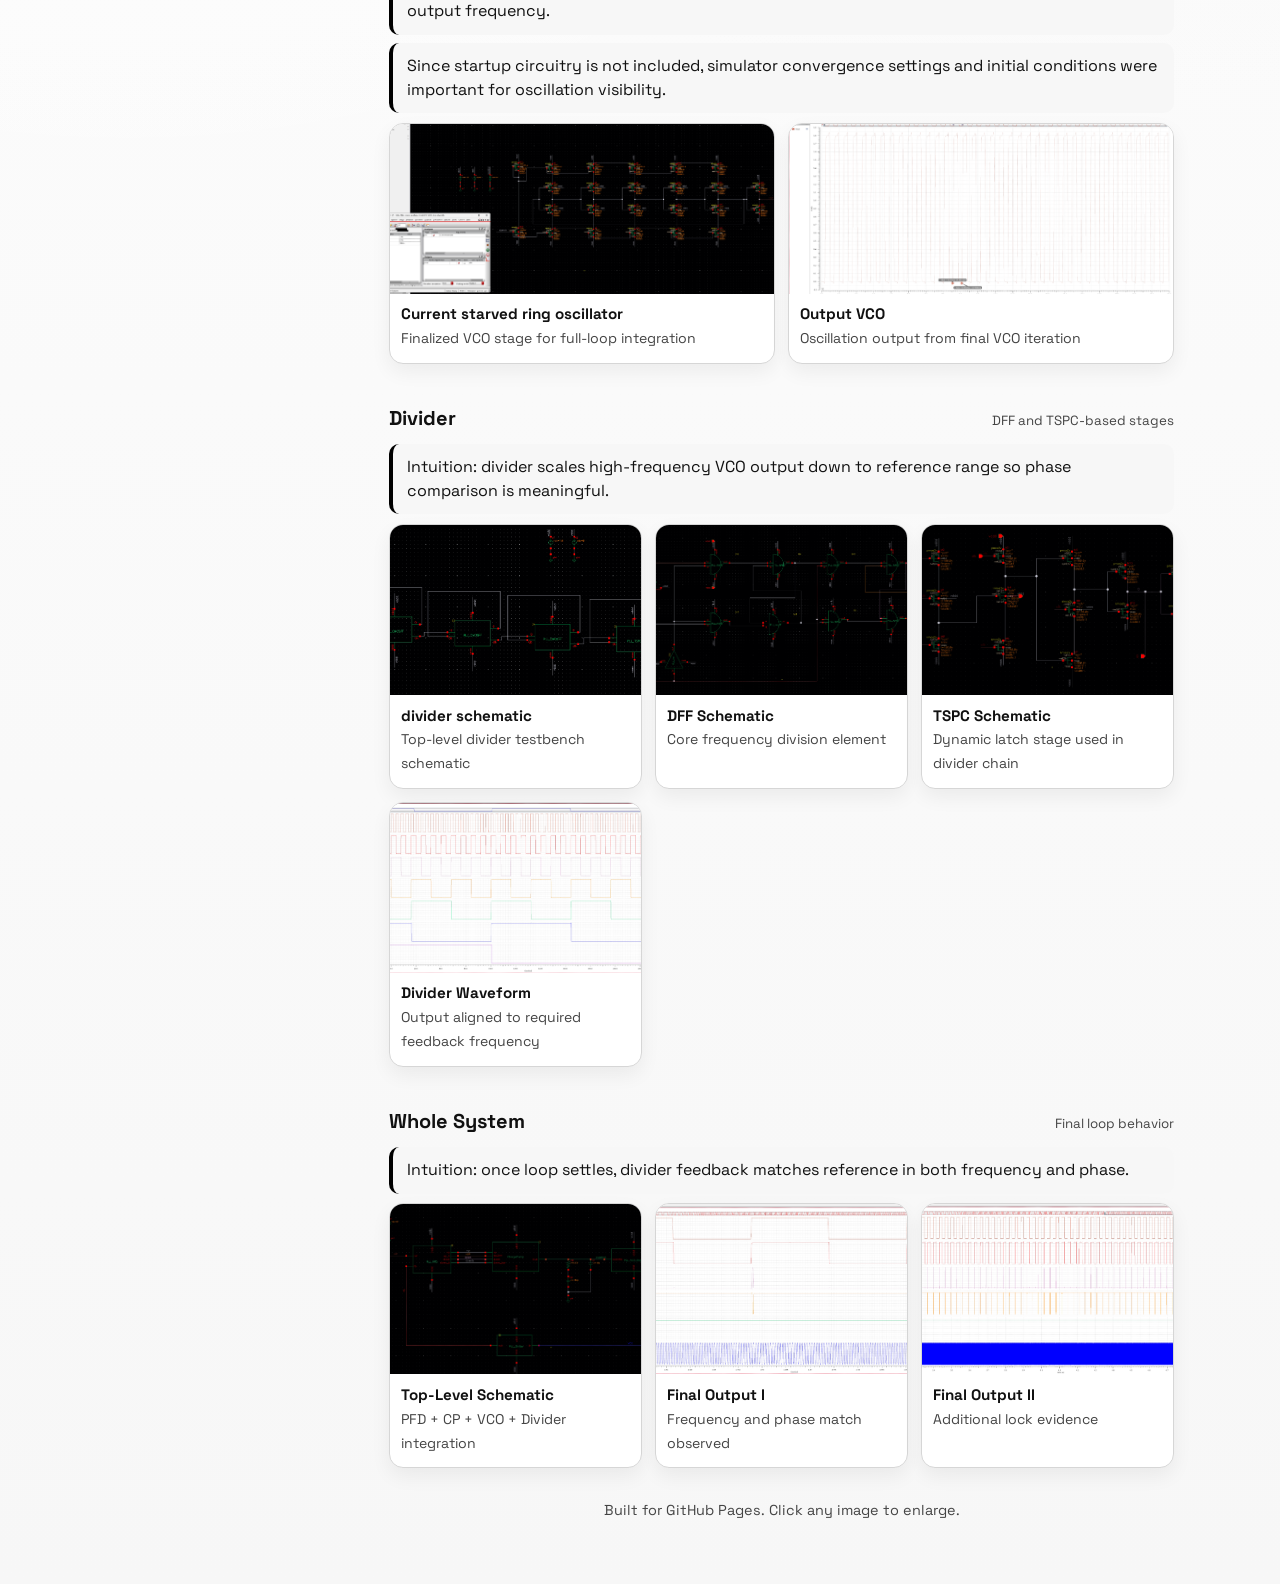
==== commit 77a3da06: "Adjust VCO order and update LDO card sequence" ====
--- a/index.html
+++ b/index.html
@@ -136,12 +136,12 @@
         </div>
         <div class="grid">
           <article class="card">
+            <img class="zoomable" src="PLL/VCO_ring/it5_schematic-final.png" alt="VCO final schematic" />
+            <div class="caption"><strong>Current starved ring oscillator</strong><span>Finalized VCO stage for full-loop integration</span></div>
+          </article>
+          <article class="card">
             <img class="zoomable" src="PLL/VCO_ring/it5_waveform.png" alt="VCO output waveform" />
             <div class="caption"><strong>Output VCO</strong><span>Oscillation output from final VCO iteration</span></div>
-          </article>
-          <article class="card">
-            <img class="zoomable" src="PLL/VCO_ring/it5_schematic-final.png" alt="VCO final schematic" />
-            <div class="caption"><strong>Current starved ring oscillator</strong><span>Finalized VCO stage for full-loop integration</span></div>
           </article>
         </div>
       </section>
